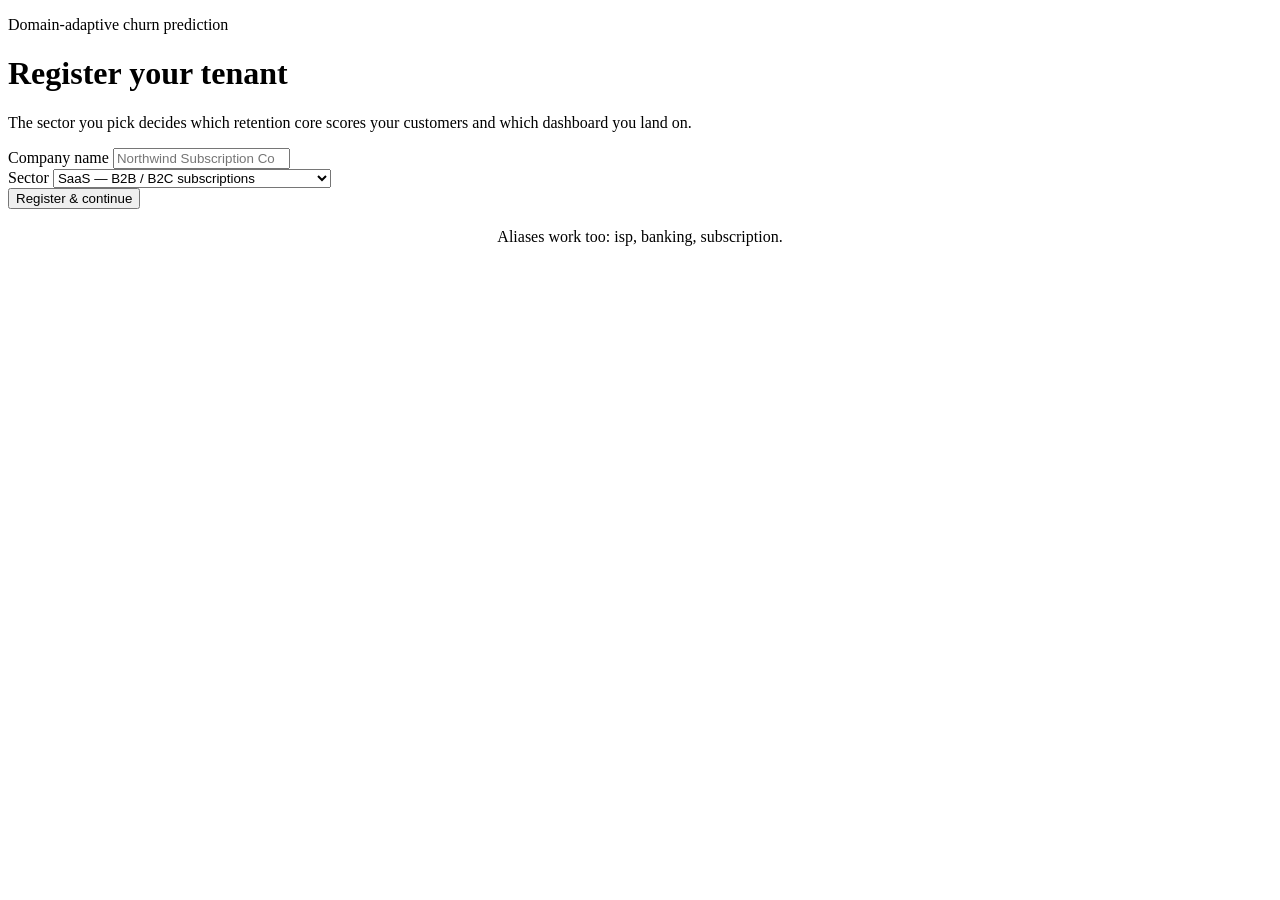
==== churn_platform/presentation/templates/index.html @ cbaca249 "Add sector dashboards backed by a persisted analysis and a real metrics layer The dashboards were a " ====
<!DOCTYPE html>
<html lang="en">
<head>
    <meta charset="UTF-8">
    <meta name="viewport" content="width=device-width, initial-scale=1.0">
    <title>Churn AI &mdash; Tenant onboarding</title>
    <link rel="stylesheet" href="/static/css/styles.css">
    <style>body { --accent:#4f46e5; --accent-soft:#eef2ff; --accent-ink:#312e81; }</style>
</head>
<body>
<div class="onboard">
    <div class="onboard__card">
        <p class="page-head__eyebrow">Domain-adaptive churn prediction</p>
        <h1 class="onboard__title">Register your tenant</h1>
        <p class="onboard__subtitle">
            The sector you pick decides which retention core scores your customers and
            which dashboard you land on.
        </p>

        <div class="form-error" id="onboard-error" hidden></div>

        <form id="onboard-form" novalidate>
            <div class="field">
                <label class="field__label" for="company-name">Company name</label>
                <input class="input" type="text" id="company-name" name="name"
                       placeholder="Northwind Subscription Co" autocomplete="organization" required>
            </div>

            <div class="field">
                <label class="field__label" for="sector">Sector</label>
                <select class="select" id="sector" name="sector" required>
                    <option value="SaaS">SaaS &mdash; B2B / B2C subscriptions</option>
                    <option value="Telecom">Telecom &amp; ISP &mdash; subscribers</option>
                    <option value="FinTech">FinTech &amp; Banking &mdash; accounts and wallets</option>
                </select>
            </div>

            <button type="submit" class="btn btn--primary btn--block" id="onboard-submit">
                Register &amp; continue
            </button>
        </form>

        <p class="onboard__subtitle" style="margin:1.2rem 0 0; text-align:center">
            Aliases work too: <span class="mono">isp</span>, <span class="mono">banking</span>,
            <span class="mono">subscription</span>.
        </p>
    </div>
</div>

<script src="/static/js/app.js"></script>
</body>
</html>
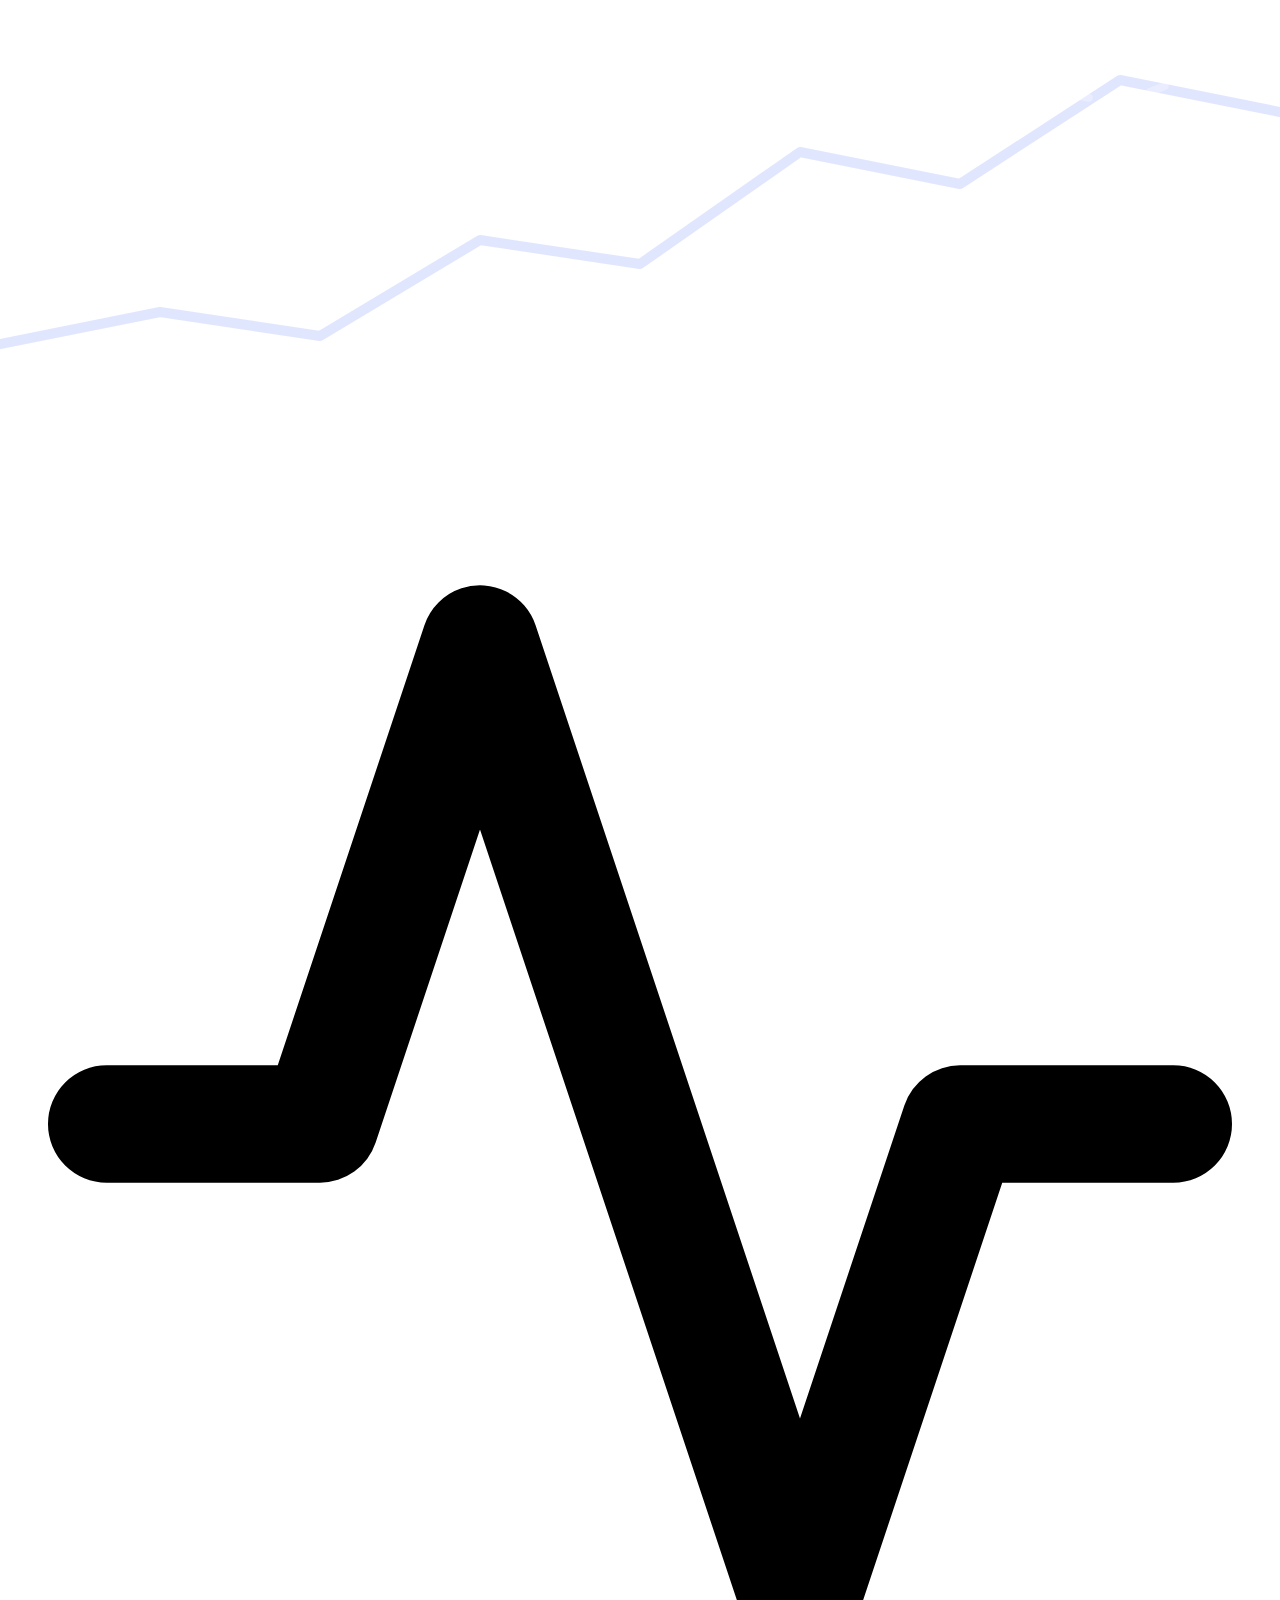
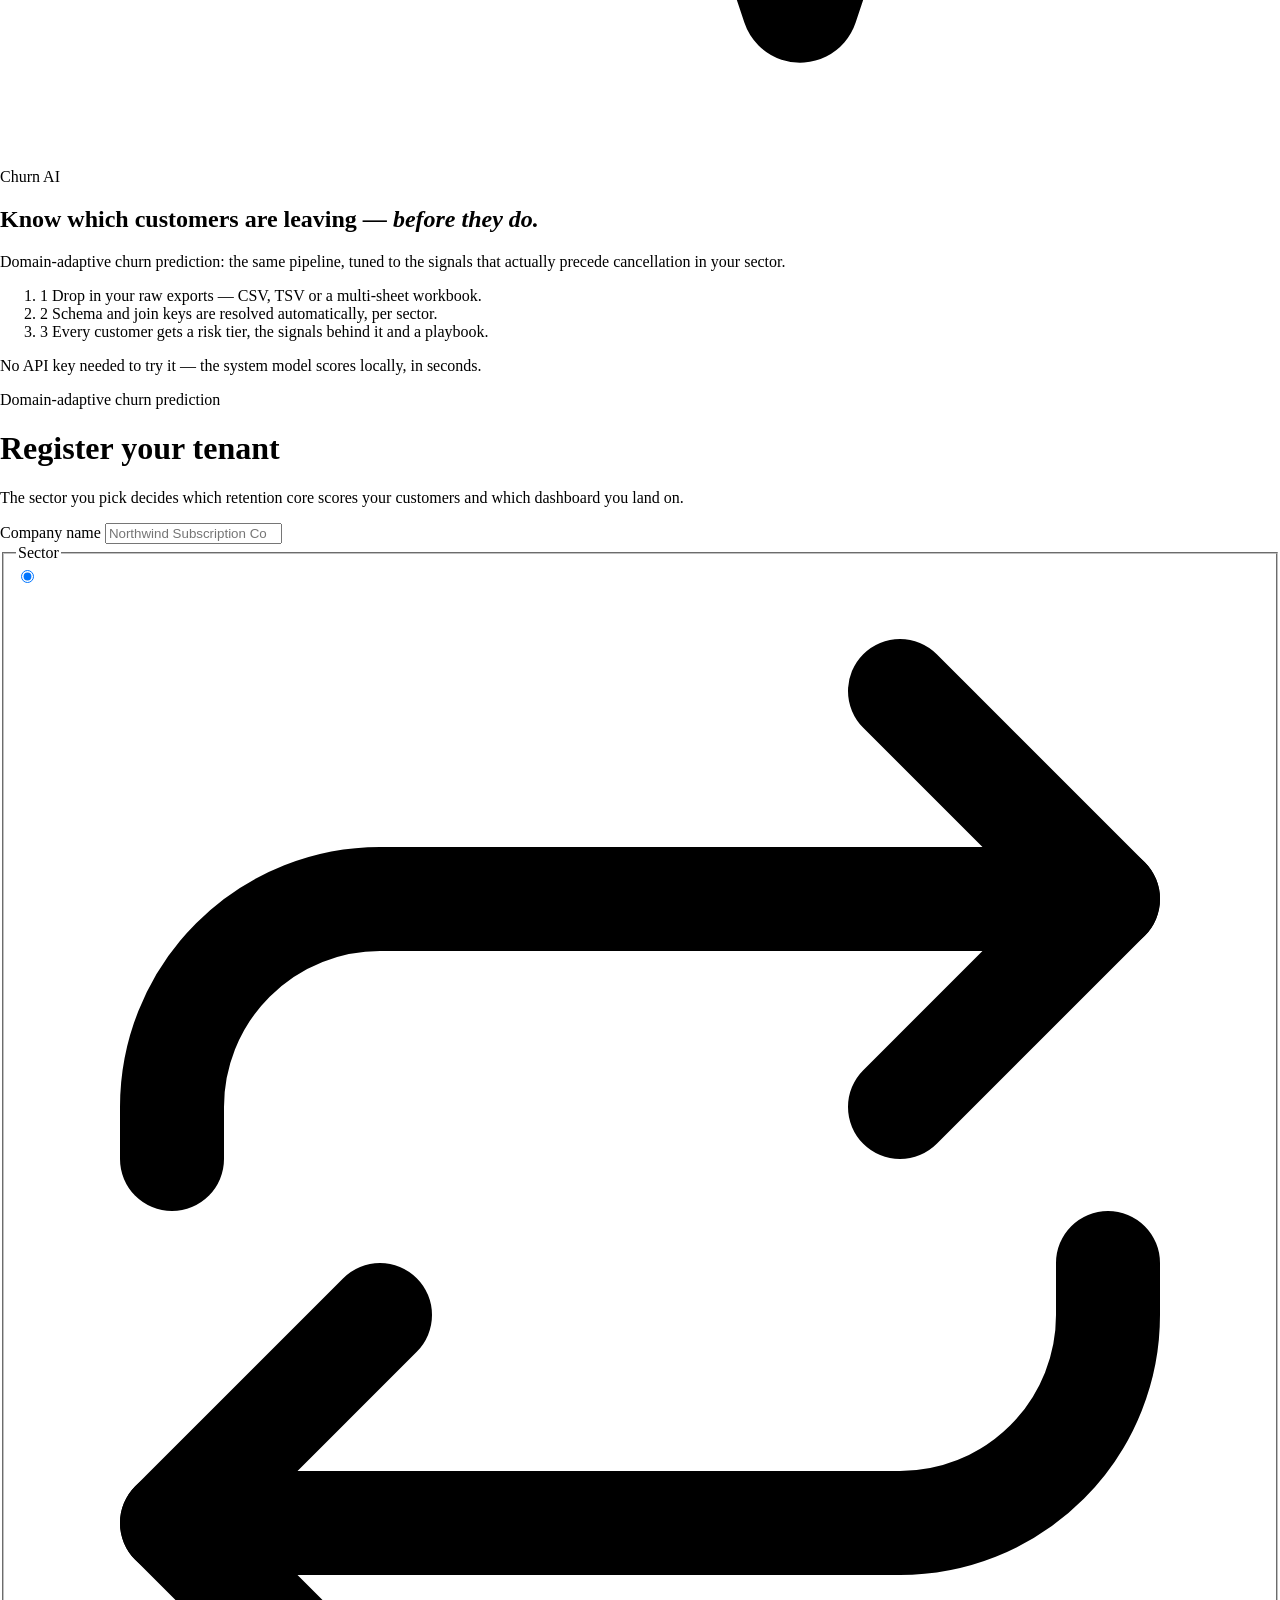
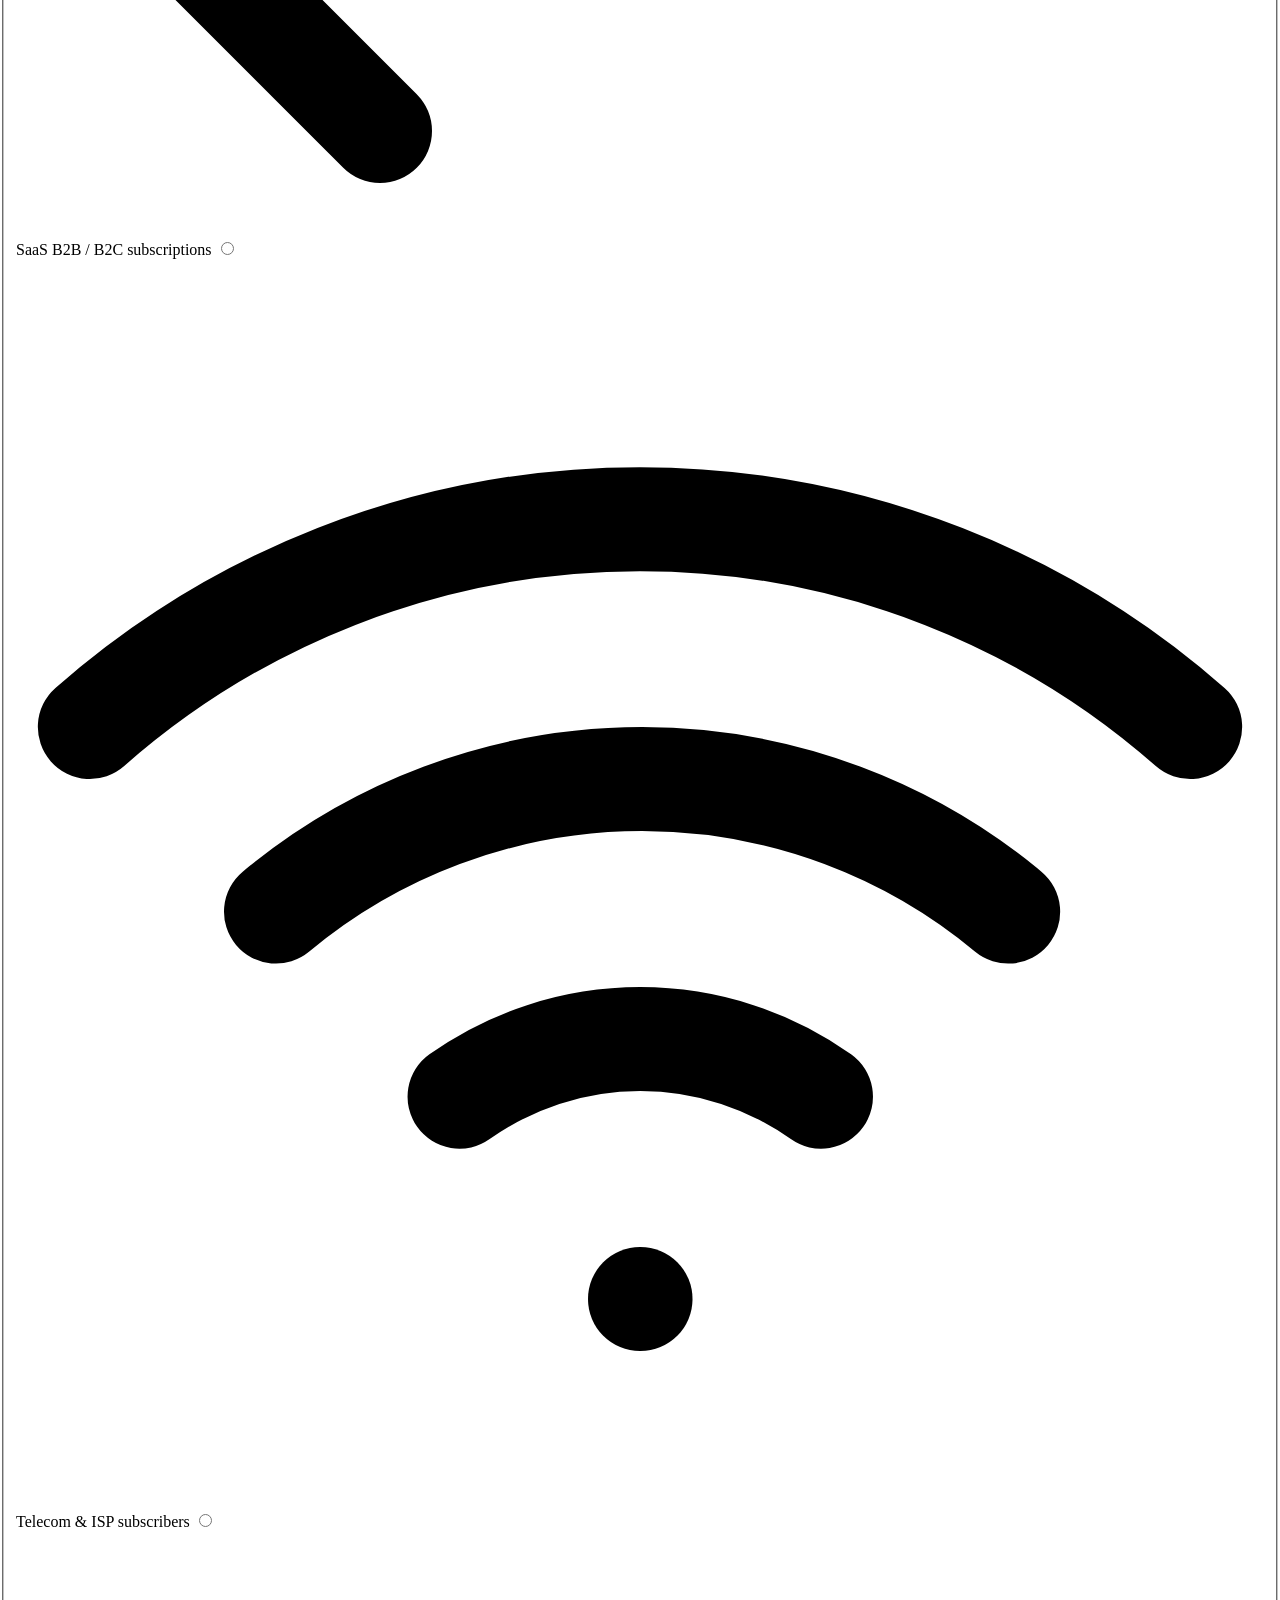
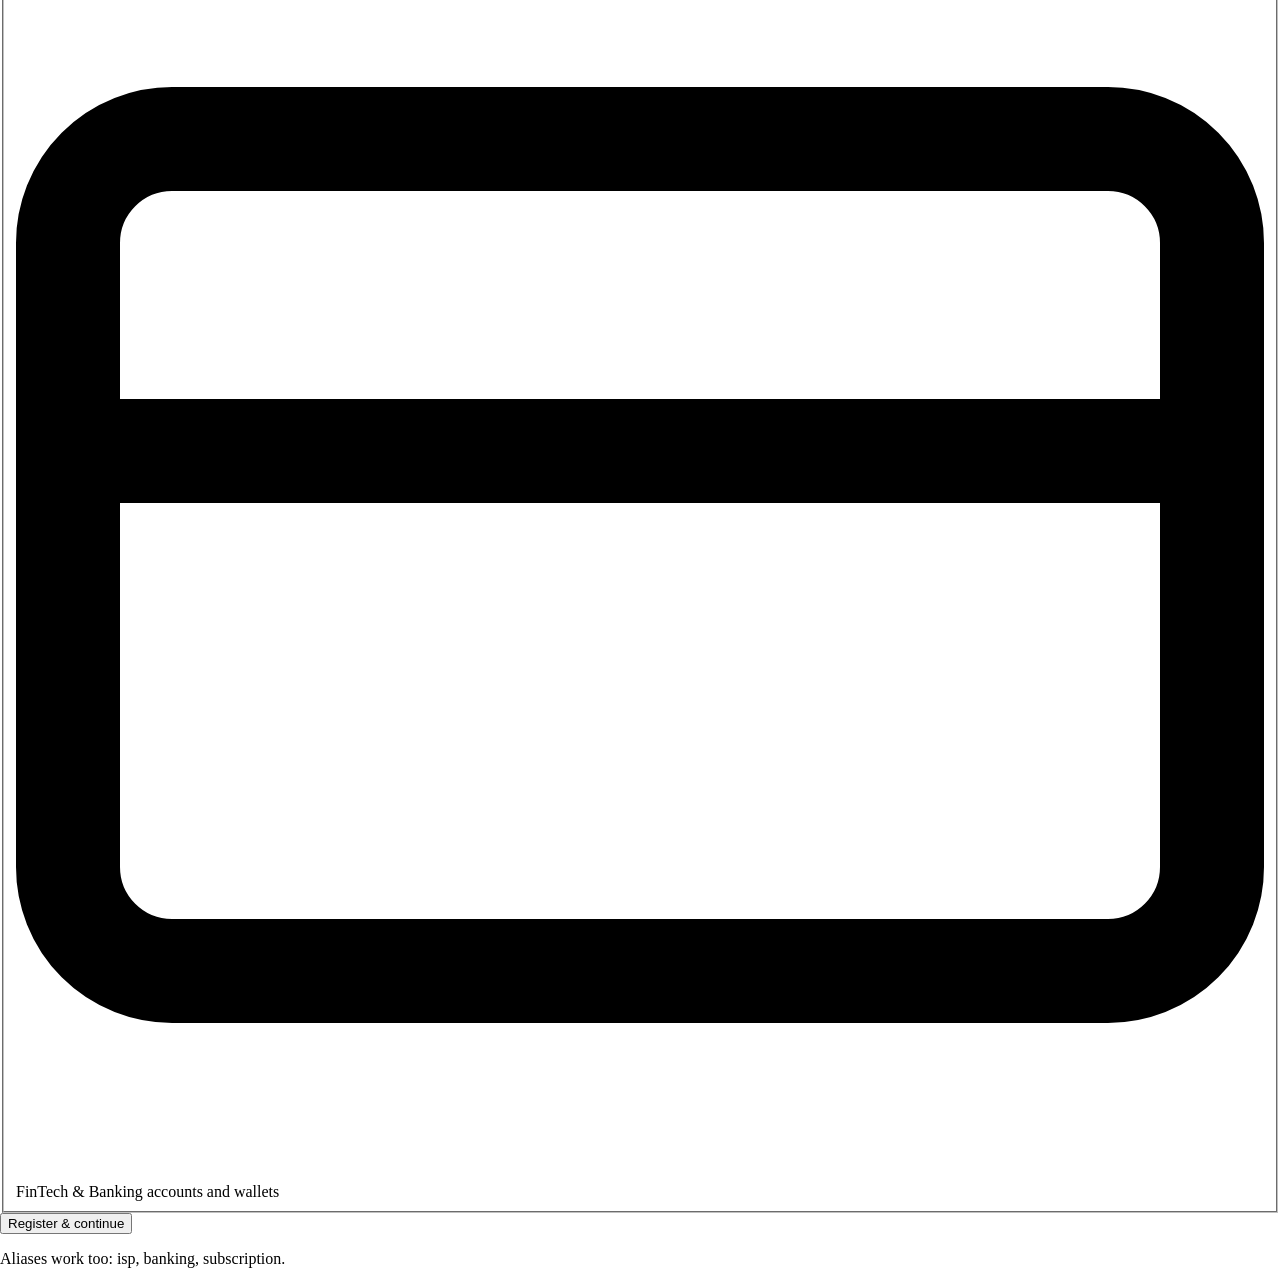
==== commit 2d7951e6: "Add detail view, per-run engines, sample data and new onboarding Four workstreams stacked locally si" ====
--- a/churn_platform/presentation/templates/index.html
+++ b/churn_platform/presentation/templates/index.html
@@ -5,46 +5,137 @@
     <meta name="viewport" content="width=device-width, initial-scale=1.0">
     <title>Churn AI &mdash; Tenant onboarding</title>
     <link rel="stylesheet" href="/static/css/styles.css">
-    <style>body { --accent:#4f46e5; --accent-soft:#eef2ff; --accent-ink:#312e81; }</style>
+    <style>body { margin: 0; --accent:#4f46e5; --accent-soft:#eef2ff; --accent-ink:#312e81; }</style>
 </head>
 <body>
-<div class="onboard">
-    <div class="onboard__card">
-        <p class="page-head__eyebrow">Domain-adaptive churn prediction</p>
-        <h1 class="onboard__title">Register your tenant</h1>
-        <p class="onboard__subtitle">
-            The sector you pick decides which retention core scores your customers and
-            which dashboard you land on.
+<div class="landing">
+    <aside class="landing__brand">
+        <svg class="landing__spark" viewBox="0 0 320 120" fill="none" aria-hidden="true">
+            <polyline points="0,86 40,78 80,84 120,60 160,66 200,38 240,46 280,20 320,28"
+                      stroke="rgba(199,210,254,.55)" stroke-width="2.5"
+                      stroke-linecap="round" stroke-linejoin="round"/>
+            <polyline points="0,40 40,46 80,34 120,44 160,26 200,34 240,18 280,26 320,10"
+                      stroke="rgba(255,255,255,.28)" stroke-width="2" stroke-dasharray="4 6"
+                      stroke-linecap="round"/>
+        </svg>
+
+        <div class="landing__logo">
+            <span class="landing__logo-tile">
+                <svg viewBox="0 0 24 24" fill="none" stroke="currentColor" stroke-width="2.2"
+                     stroke-linecap="round" stroke-linejoin="round" aria-hidden="true">
+                    <polyline points="22 12 18 12 15 21 9 3 6 12 2 12"/>
+                </svg>
+            </span>
+            <span class="landing__logo-name">Churn AI</span>
+        </div>
+
+        <h1 class="landing__headline">Know which customers are leaving &mdash; <em>before they do.</em></h1>
+
+        <p class="landing__lede">
+            Domain-adaptive churn prediction: the same pipeline, tuned to the signals
+            that actually precede cancellation in your sector.
         </p>
 
-        <div class="form-error" id="onboard-error" hidden></div>
+        <ol class="landing__steps">
+            <li><span class="landing__step-n">1</span> Drop in your raw exports &mdash; CSV, TSV or a multi-sheet workbook.</li>
+            <li><span class="landing__step-n">2</span> Schema and join keys are resolved automatically, per sector.</li>
+            <li><span class="landing__step-n">3</span> Every customer gets a risk tier, the signals behind it and a playbook.</li>
+        </ol>
 
-        <form id="onboard-form" novalidate>
-            <div class="field">
-                <label class="field__label" for="company-name">Company name</label>
-                <input class="input" type="text" id="company-name" name="name"
-                       placeholder="Northwind Subscription Co" autocomplete="organization" required>
-            </div>
+        <p class="landing__foot">
+            No API key needed to try it &mdash; the system model scores locally, in seconds.
+        </p>
+    </aside>
 
-            <div class="field">
-                <label class="field__label" for="sector">Sector</label>
-                <select class="select" id="sector" name="sector" required>
-                    <option value="SaaS">SaaS &mdash; B2B / B2C subscriptions</option>
-                    <option value="Telecom">Telecom &amp; ISP &mdash; subscribers</option>
-                    <option value="FinTech">FinTech &amp; Banking &mdash; accounts and wallets</option>
-                </select>
-            </div>
+    <main class="landing__form">
+        <div class="landing__card">
+            <p class="page-head__eyebrow">Domain-adaptive churn prediction</p>
+            <h1 class="onboard__title">Register your tenant</h1>
+            <p class="onboard__subtitle">
+                The sector you pick decides which retention core scores your customers and
+                which dashboard you land on.
+            </p>
 
-            <button type="submit" class="btn btn--primary btn--block" id="onboard-submit">
-                Register &amp; continue
-            </button>
-        </form>
+            <div class="form-error" id="onboard-error" hidden></div>
 
-        <p class="onboard__subtitle" style="margin:1.2rem 0 0; text-align:center">
-            Aliases work too: <span class="mono">isp</span>, <span class="mono">banking</span>,
-            <span class="mono">subscription</span>.
-        </p>
-    </div>
+            <form id="onboard-form" novalidate>
+                <div class="field">
+                    <label class="field__label" for="company-name">Company name</label>
+                    <input class="input" type="text" id="company-name" name="name"
+                           placeholder="Northwind Subscription Co" autocomplete="organization" required>
+                </div>
+
+                <fieldset class="sector-pick">
+                    <legend class="field__label">Sector</legend>
+
+                    <label class="sector-card">
+                        <input type="radio" name="sector" value="SaaS" checked>
+                        <span class="sector-card__box">
+                            <span class="sector-card__icon">
+                                <svg viewBox="0 0 24 24" fill="none" stroke="currentColor" stroke-width="2"
+                                     stroke-linecap="round" stroke-linejoin="round" aria-hidden="true">
+                                    <path d="M17 2l4 4-4 4"/><path d="M3 11v-1a4 4 0 0 1 4-4h14"/>
+                                    <path d="M7 22l-4-4 4-4"/><path d="M21 13v1a4 4 0 0 1-4 4H3"/>
+                                </svg>
+                            </span>
+                            <span class="sector-card__text">
+                                <span class="sector-card__name">SaaS</span>
+                                <span class="sector-card__desc">B2B / B2C subscriptions</span>
+                            </span>
+                            <span class="sector-card__tick" aria-hidden="true"></span>
+                        </span>
+                    </label>
+
+                    <label class="sector-card">
+                        <input type="radio" name="sector" value="Telecom">
+                        <span class="sector-card__box">
+                            <span class="sector-card__icon">
+                                <svg viewBox="0 0 24 24" fill="none" stroke="currentColor" stroke-width="2"
+                                     stroke-linecap="round" stroke-linejoin="round" aria-hidden="true">
+                                    <path d="M5 12.55a11 11 0 0 1 14.08 0"/>
+                                    <path d="M1.42 9a16 16 0 0 1 21.16 0"/>
+                                    <path d="M8.53 16.11a6 6 0 0 1 6.95 0"/>
+                                    <line x1="12" y1="20" x2="12.01" y2="20"/>
+                                </svg>
+                            </span>
+                            <span class="sector-card__text">
+                                <span class="sector-card__name">Telecom &amp; ISP</span>
+                                <span class="sector-card__desc">subscribers</span>
+                            </span>
+                            <span class="sector-card__tick" aria-hidden="true"></span>
+                        </span>
+                    </label>
+
+                    <label class="sector-card">
+                        <input type="radio" name="sector" value="FinTech">
+                        <span class="sector-card__box">
+                            <span class="sector-card__icon">
+                                <svg viewBox="0 0 24 24" fill="none" stroke="currentColor" stroke-width="2"
+                                     stroke-linecap="round" stroke-linejoin="round" aria-hidden="true">
+                                    <rect x="1" y="4" width="22" height="16" rx="2"/>
+                                    <line x1="1" y1="10" x2="23" y2="10"/>
+                                </svg>
+                            </span>
+                            <span class="sector-card__text">
+                                <span class="sector-card__name">FinTech &amp; Banking</span>
+                                <span class="sector-card__desc">accounts and wallets</span>
+                            </span>
+                            <span class="sector-card__tick" aria-hidden="true"></span>
+                        </span>
+                    </label>
+                </fieldset>
+
+                <button type="submit" class="btn btn--primary btn--block" id="onboard-submit">
+                    Register &amp; continue
+                </button>
+            </form>
+
+            <p class="landing__hint">
+                Aliases work too: <span class="mono">isp</span>, <span class="mono">banking</span>,
+                <span class="mono">subscription</span>.
+            </p>
+        </div>
+    </main>
 </div>
 
 <script src="/static/js/app.js"></script>
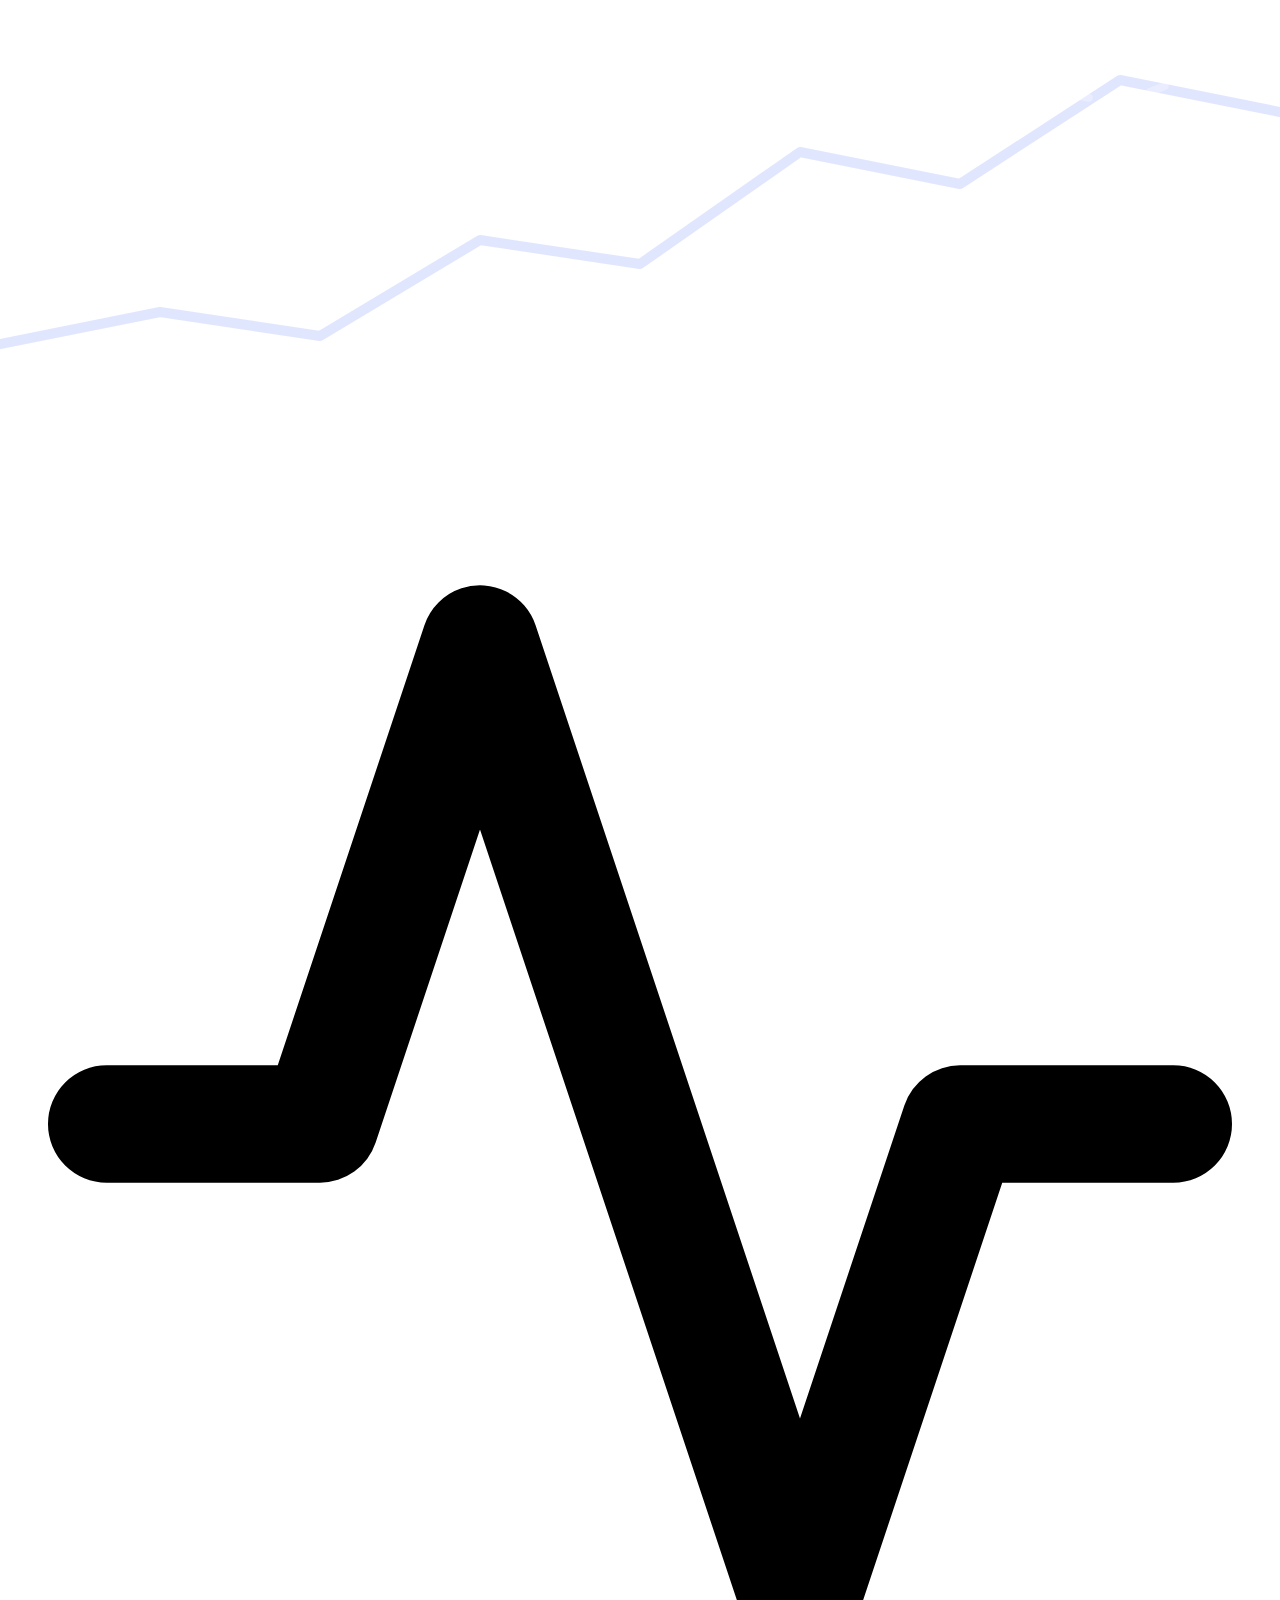
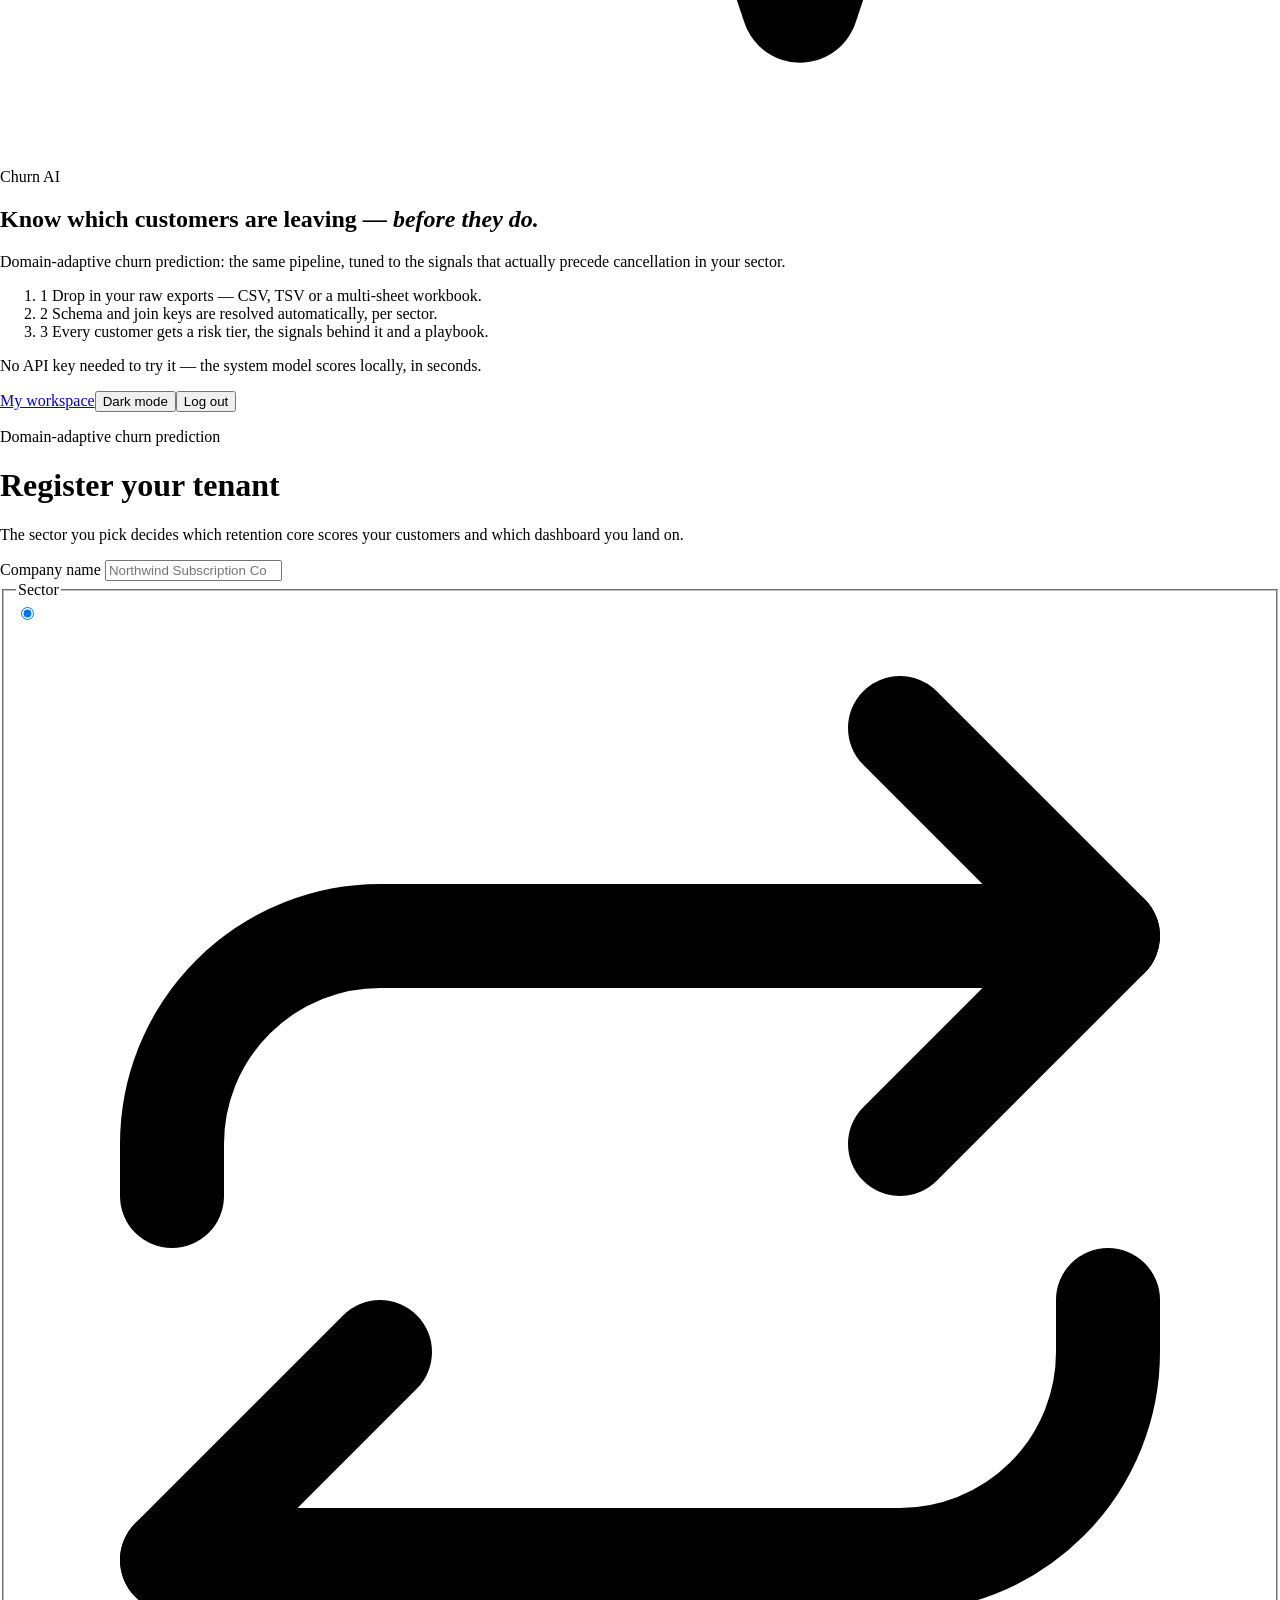
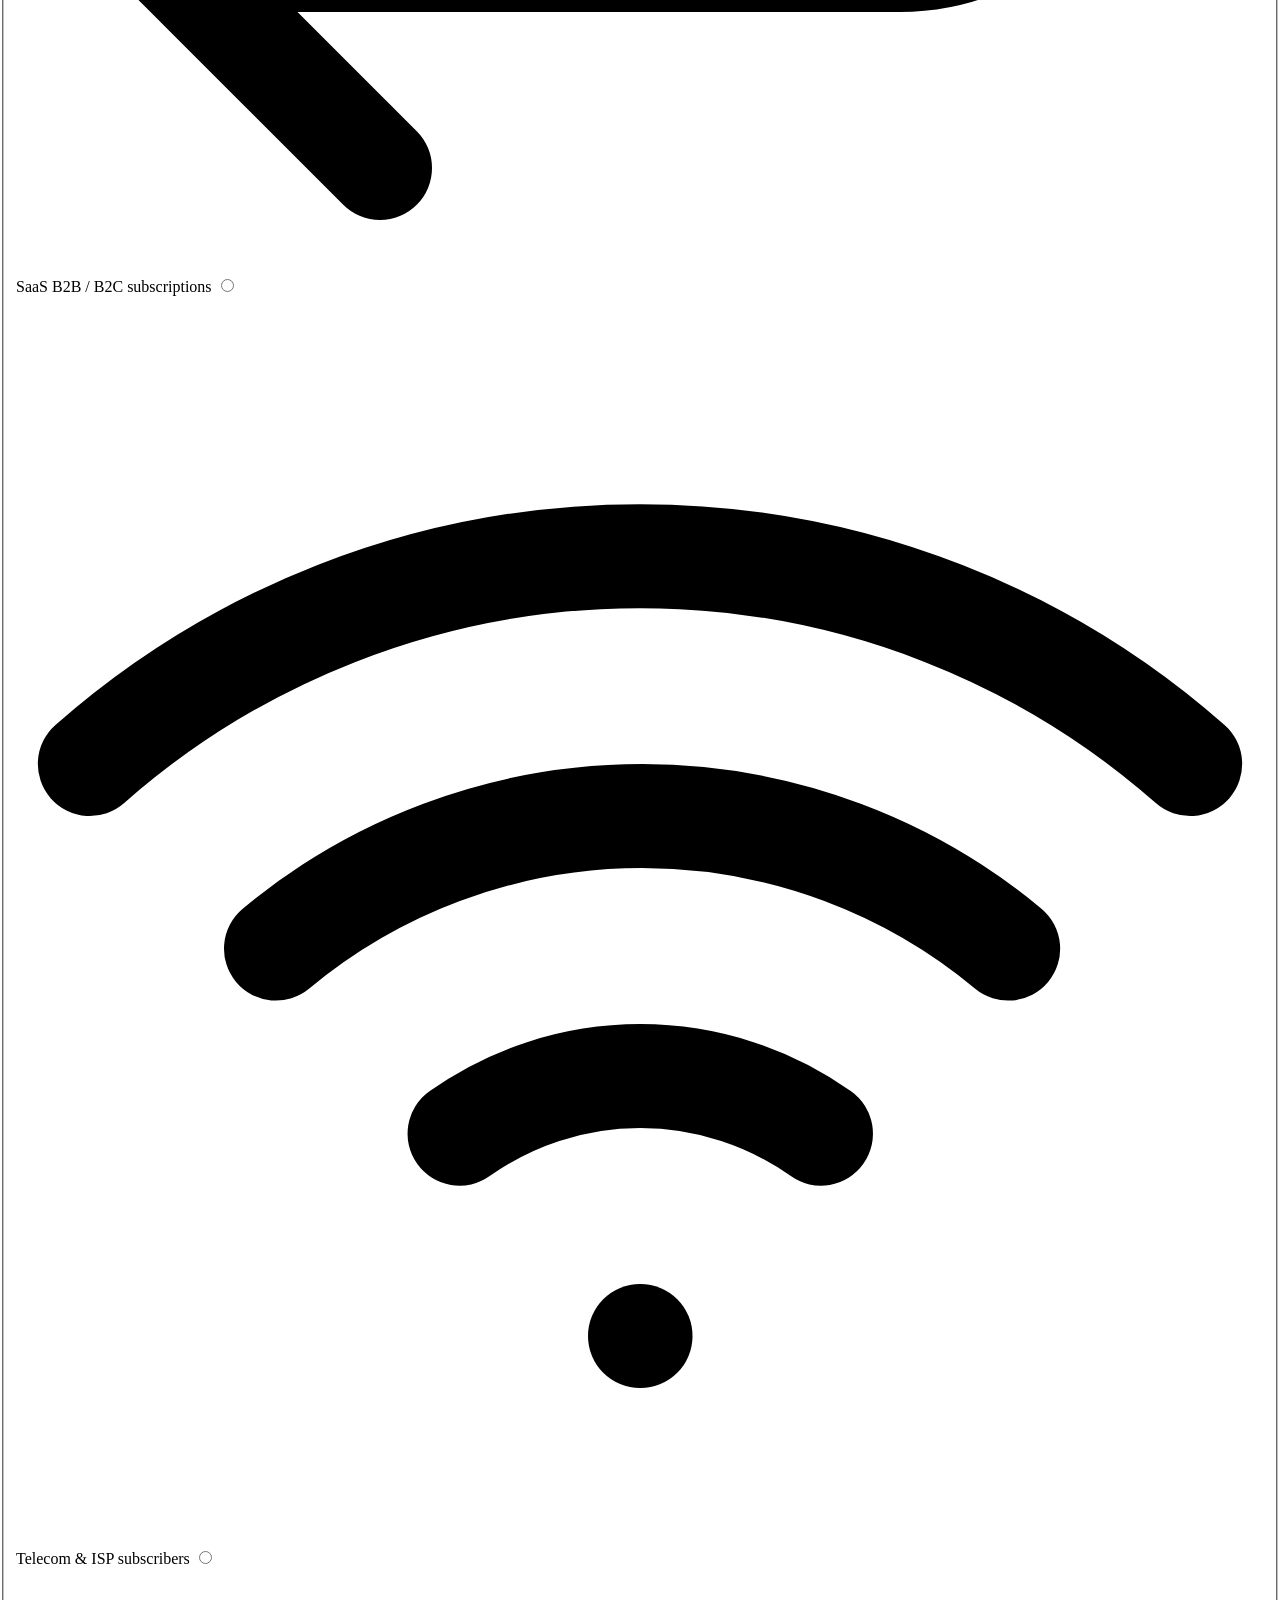
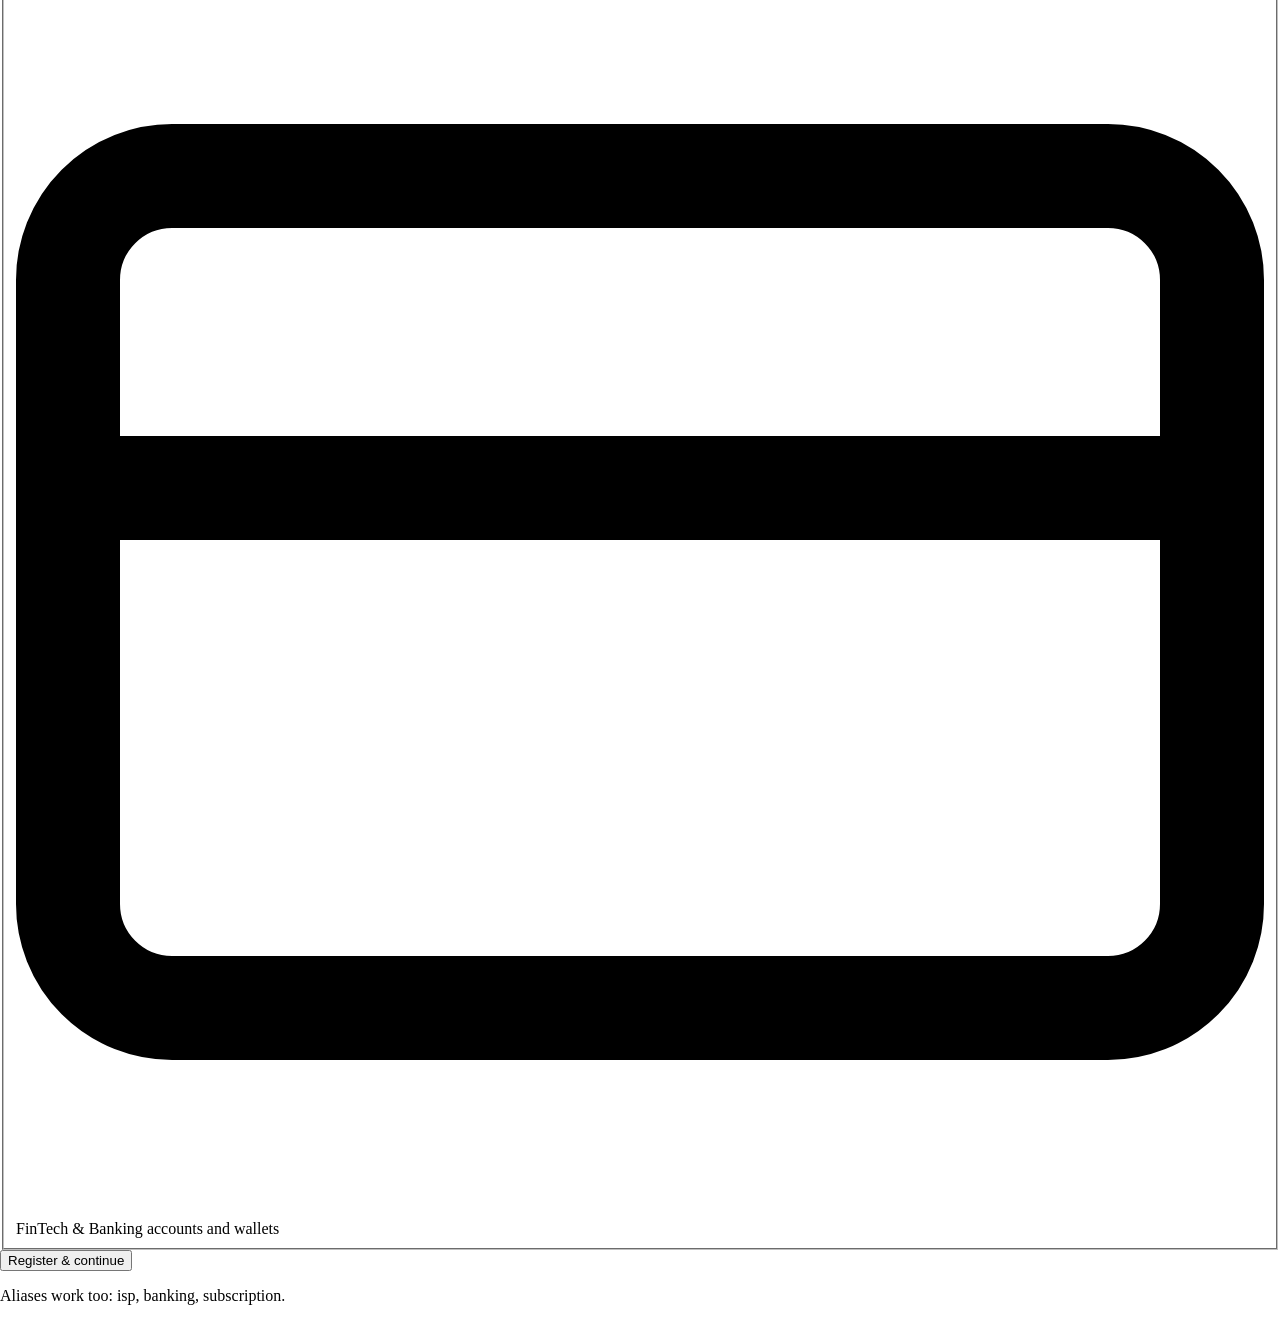
==== commit a1211026: "Add account login, protected exports, persistent state and dark mode" ====
--- a/churn_platform/presentation/templates/index.html
+++ b/churn_platform/presentation/templates/index.html
@@ -2,6 +2,7 @@
 <html lang="en">
 <head>
     <meta charset="UTF-8">
+    <script src="/static/js/theme.js"></script>
     <meta name="viewport" content="width=device-width, initial-scale=1.0">
     <title>Churn AI &mdash; Tenant onboarding</title>
     <link rel="stylesheet" href="/static/css/styles.css">
@@ -49,6 +50,7 @@
 
     <main class="landing__form">
         <div class="landing__card">
+<div class="account-toolbar"><a class="btn btn--ghost" href="/dashboard">My workspace</a><button class="btn btn--ghost" type="button" data-theme-toggle>Dark mode</button><button class="btn btn--ghost" type="button" data-logout>Log out</button></div>
             <p class="page-head__eyebrow">Domain-adaptive churn prediction</p>
             <h1 class="onboard__title">Register your tenant</h1>
             <p class="onboard__subtitle">
@@ -139,5 +141,6 @@
 </div>
 
 <script src="/static/js/app.js"></script>
+<script src="/static/js/account.js"></script>
 </body>
 </html>
